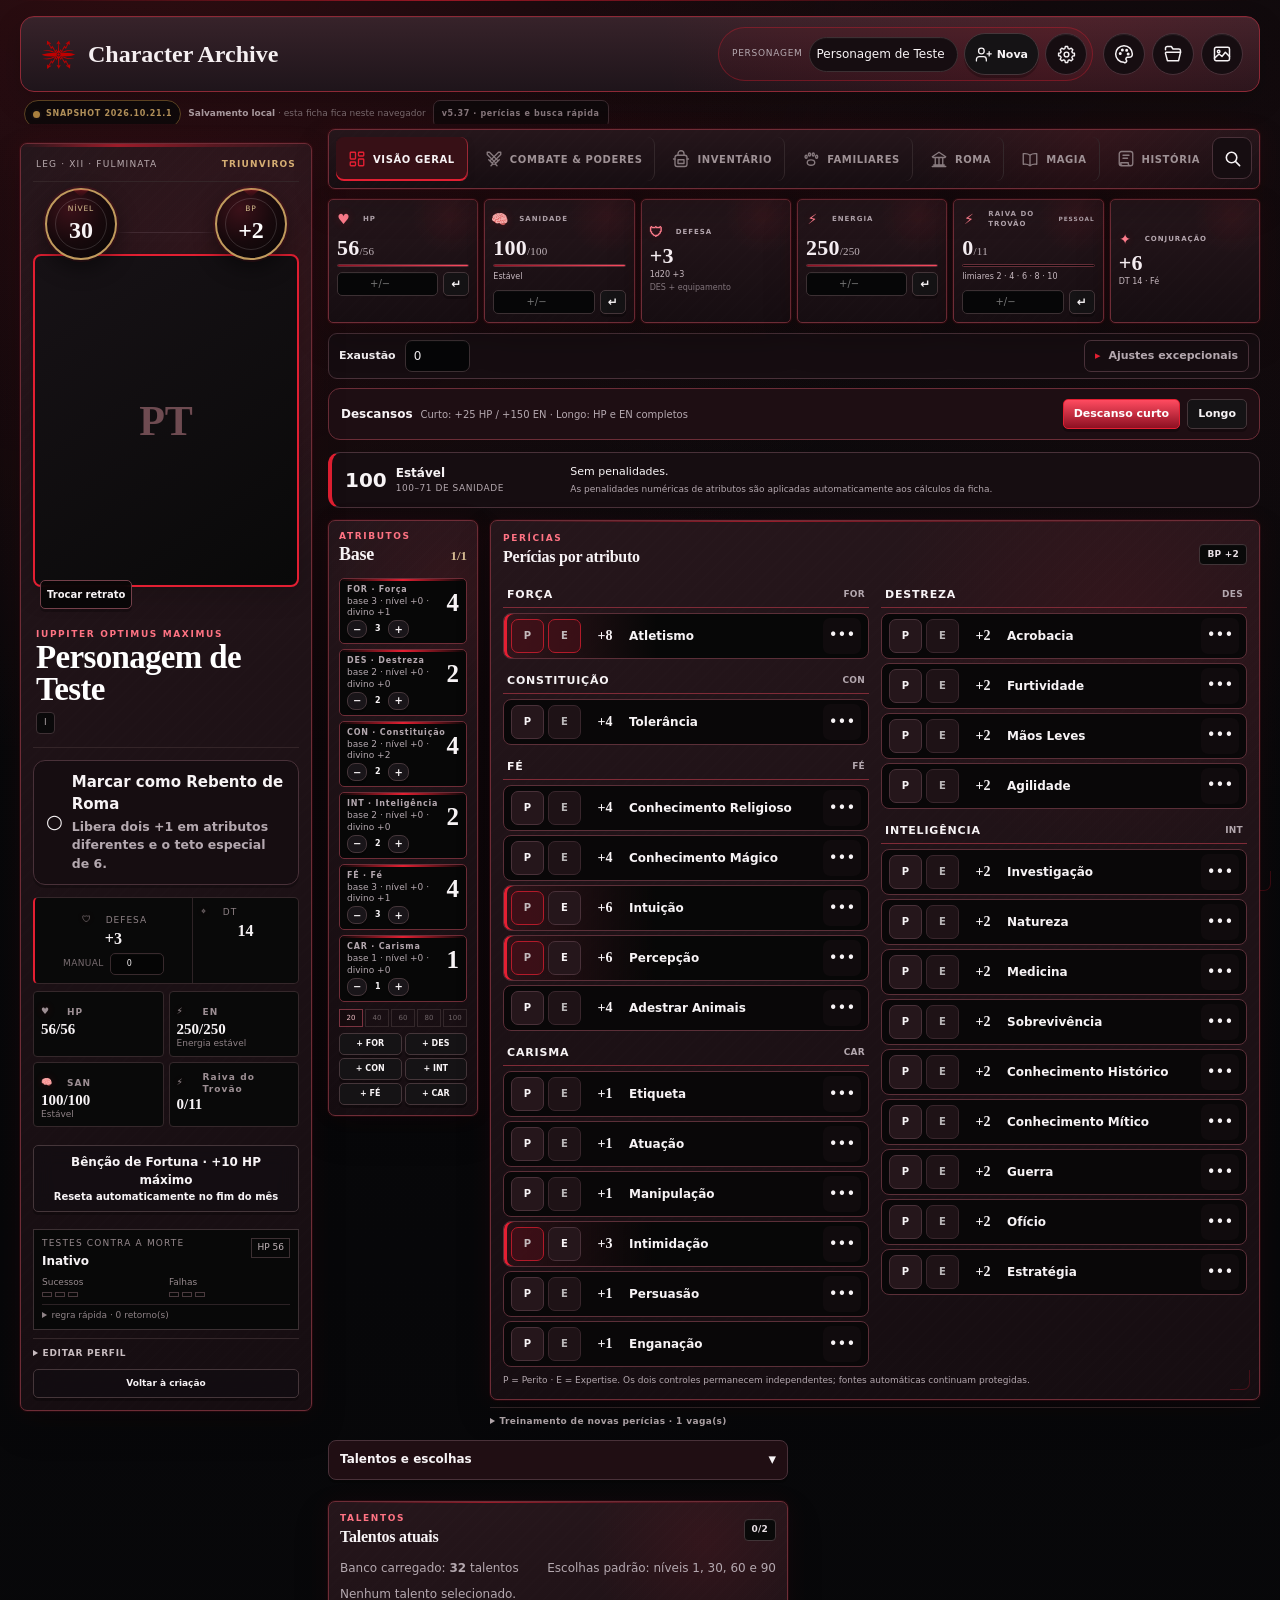
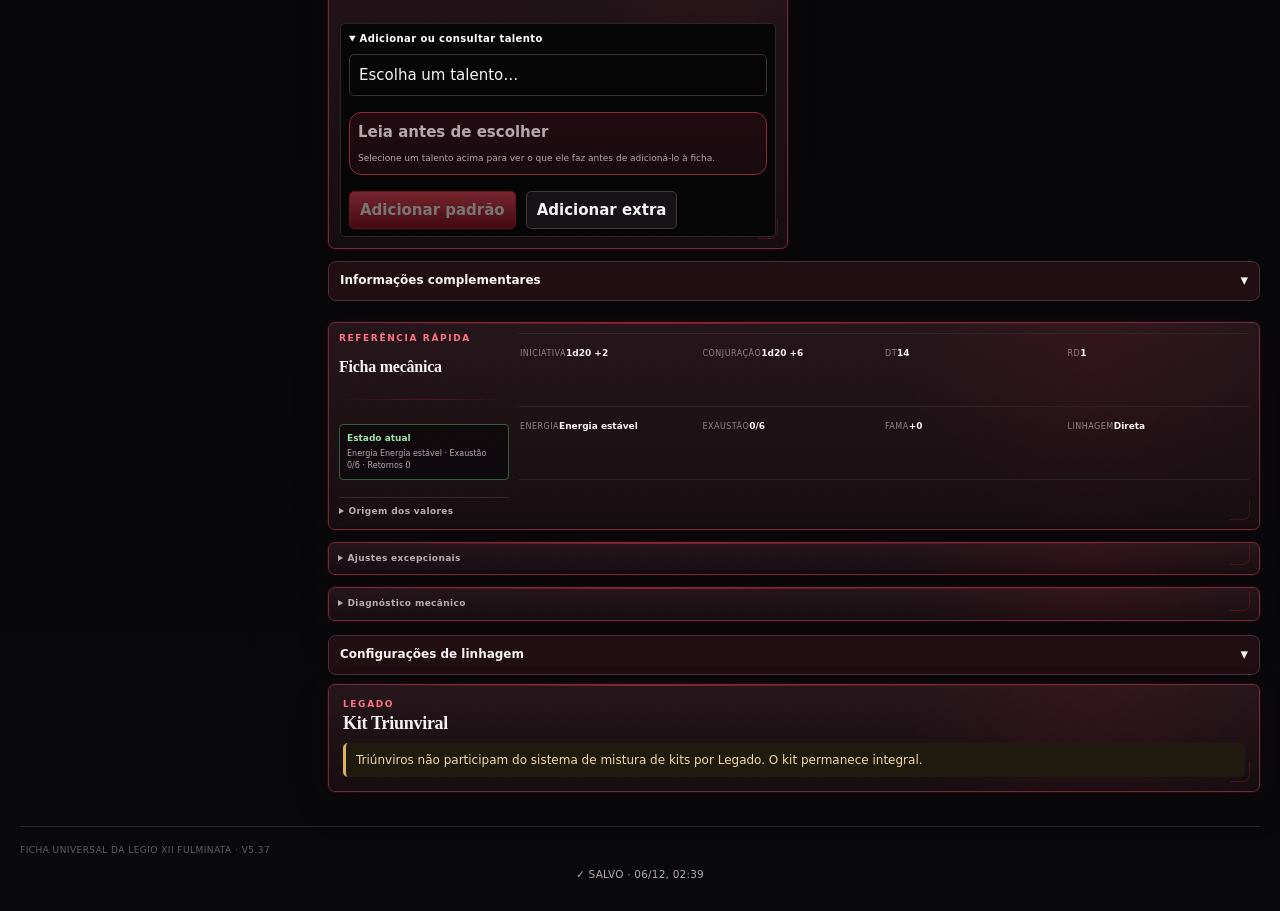
==== ficha-teste.html @ 9a8d592c "preview(release): carregar faixa compacta de condições e sanidade, com cache atualizado" ====
<!doctype html>
<html lang="pt-BR">
<head>
  <meta charset="utf-8">
  <meta name="viewport" content="width=device-width,initial-scale=1">
  <meta name="theme-color" content="#050505">
  <!-- Base de testes visualmente idêntica à ficha oficial; dados isolados. -->
  <title>Ficha original · Base de testes | Duodécima</title>
  <link rel="stylesheet" href="styles-v511.css?v=v5.21.1-ability-deck-polish">
  <link rel="stylesheet" href="theme-consistency-v518.css?v=5.18.1">
  <link rel="stylesheet" href="critical-usability-v519.css?v=5.19.0">
  <link rel="stylesheet" href="visual-polish-v5191.css?v=5.21.1">
  <link rel="stylesheet" href="inventory-compact-v522.css?v=5.22.0">
  <link rel="stylesheet" href="multi-character-v523.css?v=5.23.1">
  <link rel="stylesheet" href="header-unified-v525.css?v=5.25.0">
  <link rel="stylesheet" href="mobile-stability-v526.css?v=5.26.0">
  <link rel="stylesheet" href="inventory-visual-v527.css?v=5.27.0">
  <link rel="stylesheet" href="visual-finish-v527.css?v=5.27.0">
  <link rel="stylesheet" href="backup-safety-v528.css?v=5.28.0">
  <link rel="stylesheet" href="motion-icons-v529.css?v=5.29.0">
  <link rel="stylesheet" href="interface-polish-v530.css?v=5.30.0">
  <link rel="stylesheet" href="safety-mobile-v532.css?v=5.32.0">
  <link rel="stylesheet" href="deck-reorder-v535.css?v=5.35.0">
  <link rel="stylesheet" href="diagnostics-v536.css?v=5.36.0">
  <link rel="stylesheet" href="skills-search-collapse-v537.css?v=5.37.2">
  <link rel="stylesheet" href="combat-powers-organizer-preview.css?v=0.2">
  <link rel="stylesheet" href="combat-layout-cleanup-v2.css?v=0.2">
  <link rel="stylesheet" href="combat-topline-v3.css?v=0.3">
</head>
<body data-theme="standard" data-mode="dark" data-palette="red" data-special="none">
  <div class="theme-ambient-layer theme-ambient-back" data-theme-layer="back" aria-hidden="true"></div>
  <div class="theme-ambient-layer theme-ambient-front" data-theme-layer="front" aria-hidden="true"></div>
  <main class="shell">
    <section class="archive-brandbar" aria-label="Identificação da ficha">
      <div class="archive-brand-copy">
        <span class="archive-brand-kicker">LEGIO XII FULMINATA</span>
        <strong>Character Archive</strong>
      </div>
      <div class="appearance-top-actions" aria-label="Aparência da ficha">
        <button id="themePaletteBtn" class="theme-toggle theme-palette-btn" type="button" aria-haspopup="dialog" aria-controls="themeDialog" title="Escolher tema padrão"><span id="themePaletteSwatch" class="theme-palette-swatch" aria-hidden="true"></span><span class="theme-toggle-copy"><small>TEMA</small><b id="themePaletteLabel">Vermelho · Dark</b></span></button>
        <button id="themeSpecialBtn" class="theme-toggle theme-special-btn" type="button" aria-haspopup="dialog" aria-controls="themeDialog" title="Escolher tema especial"><span id="themeSpecialSwatch" class="theme-special-swatch" aria-hidden="true">✦</span><span class="theme-toggle-copy"><small>ESPECIAL</small><b id="themeSpecialLabel">Nenhum</b></span></button>
      </div>
    </section>

    <header id="siteBanner" class="profile-cover profile-cover-pure" aria-label="Banner do personagem">
      <img id="siteBannerImage" class="profile-cover-image hidden" alt="Banner do personagem">
      <div id="siteBannerEmpty" class="profile-cover-empty" aria-hidden="true"></div>
    </header>

    <section class="archive-toolbar" aria-label="Arquivo e personalização da ficha">
      <div class="archive-toolbar-copy">
        <div id="coreStatus" class="core-status loading" title="Sincronizando regras"><i></i><span>CORE…</span></div>
        <span class="archive-save-note"><b>Salvamento local</b> · esta ficha fica neste navegador</span>
        <span class="version-chip" title="Versão da ficha">v5.37.2</span>
      </div>
      <div class="actions archive-actions">
        <button id="exportBtn" class="ghost small-btn" type="button">Exportar JSON</button>
        <label class="ghost file-btn small-btn">Importar JSON<input id="importInput" type="file" accept="application/json"></label>
        <button id="backupsBtn" class="ghost small-btn" type="button">Backups</button>
        <button id="helpBtn" class="ghost small-btn" type="button">Ajuda</button>
        <label id="bannerBtn" class="primary file-btn small-btn banner-upload-label" for="bannerUploadInput" role="button" tabindex="0">Adicionar banner</label>
        <button id="editBannerBtn" class="ghost small-btn hidden" type="button">Ajustar recorte</button>
        <button id="clearBannerBtn" class="ghost small-btn hidden" type="button">Remover banner</button>
        <button id="resetBtn" class="danger small-btn" type="button">Resetar</button>
        <input id="bannerUploadInput" type="file" accept="image/*" hidden>
      </div>
    </section>

    <section id="creationView" class="grid two"></section>
    <section id="sheetView" class="hidden"></section>

    <footer><p>Ficha Universal da Legio XII Fulminata · v5.37.2</p></footer>
  </main>

  <dialog id="bannerCropDialog" class="banner-crop-dialog">
    <form method="dialog" class="banner-crop-card" id="bannerCropForm">
      <div class="row between banner-crop-head"><div><p class="eyebrow">BANNER</p><h2>Escolher recorte</h2><p class="muted compact">O banner fica fixo no topo. Arraste o enquadramento pelos controles até a imagem ficar como você quer.</p></div><button value="cancel" class="theme-dialog-close" aria-label="Fechar">×</button></div>
      <div class="banner-crop-viewport" id="bannerCropViewport"><img id="bannerCropPreview" alt="Prévia do recorte"></div>
      <div class="banner-crop-controls">
        <label><span>Horizontal</span><input id="bannerCropX" type="range" min="0" max="100" step="1" value="50"><b id="bannerCropXValue">50%</b></label>
        <label><span>Vertical</span><input id="bannerCropY" type="range" min="0" max="100" step="1" value="50"><b id="bannerCropYValue">50%</b></label>
        <label><span>Zoom</span><input id="bannerCropScale" type="range" min="100" max="220" step="1" value="100"><b id="bannerCropScaleValue">100%</b></label>
      </div>
      <div class="banner-crop-actions"><button type="button" id="bannerCropCancel" class="ghost">Cancelar</button><button type="button" id="bannerCropSave" class="primary">Salvar recorte</button></div>
    </form>
  </dialog>

  <dialog id="themeDialog" class="theme-dialog">
    <form method="dialog" class="theme-dialog-card">
      <div class="row between theme-dialog-head"><div><p class="eyebrow">APARÊNCIA</p><h2>Escolher tema</h2><p class="muted compact">Cada tema padrão já possui uma versão Dark e uma versão Light. Escolha a variação diretamente aqui; não existe mais um botão separado de modo.</p></div><button value="cancel" class="theme-dialog-close" aria-label="Fechar">×</button></div>
      <div class="theme-section-label "><b>Temas padrão</b><span>Cada cor em Dark e Light</span></div>
      <div class="theme-preset-grid" role="listbox" aria-label="Temas padrão">
        <article class="theme-preset-card" data-preset-palette="red" style="--choice:#d53645;--choice2:#7d1e2b;--choice-bg:#f6d9dd"><i class="theme-preset-swatch" aria-hidden="true"></i><div class="theme-preset-copy"><b>Vermelho</b><small>Legio XII</small></div><div class="theme-preset-actions" role="group" aria-label="Vermelho: escolher versão"><button type="button" data-palette-choice="red" data-theme-mode="dark">Dark</button><button type="button" data-palette-choice="red" data-theme-mode="light">Light</button></div></article>
        <article class="theme-preset-card" data-preset-palette="pink" style="--choice:#e44788;--choice2:#8f2856;--choice-bg:#f7d8e8"><i class="theme-preset-swatch" aria-hidden="true"></i><div class="theme-preset-copy"><b>Rosa</b><small>Rosa & vinho</small></div><div class="theme-preset-actions" role="group" aria-label="Rosa: escolher versão"><button type="button" data-palette-choice="pink" data-theme-mode="dark">Dark</button><button type="button" data-palette-choice="pink" data-theme-mode="light">Light</button></div></article>
        <article class="theme-preset-card" data-preset-palette="blue" style="--choice:#3f7fd8;--choice2:#234b89;--choice-bg:#dde9f8"><i class="theme-preset-swatch" aria-hidden="true"></i><div class="theme-preset-copy"><b>Azul</b><small>Azul imperial</small></div><div class="theme-preset-actions" role="group" aria-label="Azul: escolher versão"><button type="button" data-palette-choice="blue" data-theme-mode="dark">Dark</button><button type="button" data-palette-choice="blue" data-theme-mode="light">Light</button></div></article>
        <article class="theme-preset-card" data-preset-palette="orange" style="--choice:#dd702f;--choice2:#884019;--choice-bg:#f8e2d1"><i class="theme-preset-swatch" aria-hidden="true"></i><div class="theme-preset-copy"><b>Laranja</b><small>Âmbar quente</small></div><div class="theme-preset-actions" role="group" aria-label="Laranja: escolher versão"><button type="button" data-palette-choice="orange" data-theme-mode="dark">Dark</button><button type="button" data-palette-choice="orange" data-theme-mode="light">Light</button></div></article>
        <article class="theme-preset-card" data-preset-palette="green" style="--choice:#3f9b68;--choice2:#245f42;--choice-bg:#dcefe3"><i class="theme-preset-swatch" aria-hidden="true"></i><div class="theme-preset-copy"><b>Verde</b><small>Laurel</small></div><div class="theme-preset-actions" role="group" aria-label="Verde: escolher versão"><button type="button" data-palette-choice="green" data-theme-mode="dark">Dark</button><button type="button" data-palette-choice="green" data-theme-mode="light">Light</button></div></article>
        <article class="theme-preset-card" data-preset-palette="purple" style="--choice:#8a59cf;--choice2:#50307c;--choice-bg:#e8ddf5"><i class="theme-preset-swatch" aria-hidden="true"></i><div class="theme-preset-copy"><b>Roxo</b><small>Púrpura</small></div><div class="theme-preset-actions" role="group" aria-label="Roxo: escolher versão"><button type="button" data-palette-choice="purple" data-theme-mode="dark">Dark</button><button type="button" data-palette-choice="purple" data-theme-mode="light">Light</button></div></article>
        <article class="theme-preset-card" data-preset-palette="gold" style="--choice:#b88939;--choice2:#6f4d1c;--choice-bg:#f4e8c9"><i class="theme-preset-swatch" aria-hidden="true"></i><div class="theme-preset-copy"><b>Dourado</b><small>Aureum</small></div><div class="theme-preset-actions" role="group" aria-label="Dourado: escolher versão"><button type="button" data-palette-choice="gold" data-theme-mode="dark">Dark</button><button type="button" data-palette-choice="gold" data-theme-mode="light">Light</button></div></article>
        <article class="theme-preset-card" data-preset-palette="silver" style="--choice:#919aa8;--choice2:#535d69;--choice-bg:#e8ebef"><i class="theme-preset-swatch" aria-hidden="true"></i><div class="theme-preset-copy"><b>Prata</b><small>Argentum</small></div><div class="theme-preset-actions" role="group" aria-label="Prata: escolher versão"><button type="button" data-palette-choice="silver" data-theme-mode="dark">Dark</button><button type="button" data-palette-choice="silver" data-theme-mode="light">Light</button></div></article>
        <article class="theme-preset-card" data-preset-palette="wine" style="--choice:#9d3450;--choice2:#5d1c2e;--choice-bg:#ecdce1"><i class="theme-preset-swatch" aria-hidden="true"></i><div class="theme-preset-copy"><b>Vinho</b><small>Bordô</small></div><div class="theme-preset-actions" role="group" aria-label="Vinho: escolher versão"><button type="button" data-palette-choice="wine" data-theme-mode="dark">Dark</button><button type="button" data-palette-choice="wine" data-theme-mode="light">Light</button></div></article>
        <article class="theme-preset-card" data-preset-palette="teal" style="--choice:#319a92;--choice2:#1d5d59;--choice-bg:#d7eeec"><i class="theme-preset-swatch" aria-hidden="true"></i><div class="theme-preset-copy"><b>Teal</b><small>Verde-azulado</small></div><div class="theme-preset-actions" role="group" aria-label="Teal: escolher versão"><button type="button" data-palette-choice="teal" data-theme-mode="dark">Dark</button><button type="button" data-palette-choice="teal" data-theme-mode="light">Light</button></div></article>
        <article class="theme-preset-card" data-preset-palette="sepia" style="--choice:#9a6c45;--choice2:#5c3d25;--choice-bg:#eee2d7"><i class="theme-preset-swatch" aria-hidden="true"></i><div class="theme-preset-copy"><b>Sépia</b><small>Pergaminho</small></div><div class="theme-preset-actions" role="group" aria-label="Sépia: escolher versão"><button type="button" data-palette-choice="sepia" data-theme-mode="dark">Dark</button><button type="button" data-palette-choice="sepia" data-theme-mode="light">Light</button></div></article>
      </div>
      <div class="theme-section-label pastel-label"><b>Pastéis</b><span>Também disponíveis nos dois modos</span></div>
      <div class="theme-preset-grid" role="listbox" aria-label="Pastéis">
        <article class="theme-preset-card" data-preset-palette="blush" style="--choice:#d96b83;--choice2:#9f3e55;--choice-bg:#f7e1e6"><i class="theme-preset-swatch" aria-hidden="true"></i><div class="theme-preset-copy"><b>Blush</b><small>Rosa pastel</small></div><div class="theme-preset-actions" role="group" aria-label="Blush: escolher versão"><button type="button" data-palette-choice="blush" data-theme-mode="dark">Dark</button><button type="button" data-palette-choice="blush" data-theme-mode="light">Light</button></div></article>
        <article class="theme-preset-card" data-preset-palette="peach" style="--choice:#d98249;--choice2:#9a4f26;--choice-bg:#ffd6a5"><i class="theme-preset-swatch" aria-hidden="true"></i><div class="theme-preset-copy"><b>Peach</b><small>Pêssego</small></div><div class="theme-preset-actions" role="group" aria-label="Peach: escolher versão"><button type="button" data-palette-choice="peach" data-theme-mode="dark">Dark</button><button type="button" data-palette-choice="peach" data-theme-mode="light">Light</button></div></article>
        <article class="theme-preset-card" data-preset-palette="lilac" style="--choice:#9c78cf;--choice2:#684597;--choice-bg:#e6d6f7"><i class="theme-preset-swatch" aria-hidden="true"></i><div class="theme-preset-copy"><b>Lilac</b><small>Lilás</small></div><div class="theme-preset-actions" role="group" aria-label="Lilac: escolher versão"><button type="button" data-palette-choice="lilac" data-theme-mode="dark">Dark</button><button type="button" data-palette-choice="lilac" data-theme-mode="light">Light</button></div></article>
        <article class="theme-preset-card" data-preset-palette="sage" style="--choice:#6f9f70;--choice2:#456c49;--choice-bg:#d6ead4"><i class="theme-preset-swatch" aria-hidden="true"></i><div class="theme-preset-copy"><b>Sage</b><small>Sálvia</small></div><div class="theme-preset-actions" role="group" aria-label="Sage: escolher versão"><button type="button" data-palette-choice="sage" data-theme-mode="dark">Dark</button><button type="button" data-palette-choice="sage" data-theme-mode="light">Light</button></div></article>
        <article class="theme-preset-card" data-preset-palette="lemon" style="--choice:#c69c2e;--choice2:#856315;--choice-bg:#fef3b0"><i class="theme-preset-swatch" aria-hidden="true"></i><div class="theme-preset-copy"><b>Lemon</b><small>Amarelo suave</small></div><div class="theme-preset-actions" role="group" aria-label="Lemon: escolher versão"><button type="button" data-palette-choice="lemon" data-theme-mode="dark">Dark</button><button type="button" data-palette-choice="lemon" data-theme-mode="light">Light</button></div></article>
        <article class="theme-preset-card" data-preset-palette="mauve" style="--choice:#a47ba8;--choice2:#6c4c70;--choice-bg:#e6d6e7"><i class="theme-preset-swatch" aria-hidden="true"></i><div class="theme-preset-copy"><b>Mauve</b><small>Malva</small></div><div class="theme-preset-actions" role="group" aria-label="Mauve: escolher versão"><button type="button" data-palette-choice="mauve" data-theme-mode="dark">Dark</button><button type="button" data-palette-choice="mauve" data-theme-mode="light">Light</button></div></article>
        <article class="theme-preset-card" data-preset-palette="coral" style="--choice:#e16f63;--choice2:#a64038;--choice-bg:#ffc1b6"><i class="theme-preset-swatch" aria-hidden="true"></i><div class="theme-preset-copy"><b>Coral</b><small>Coral pastel</small></div><div class="theme-preset-actions" role="group" aria-label="Coral: escolher versão"><button type="button" data-palette-choice="coral" data-theme-mode="dark">Dark</button><button type="button" data-palette-choice="coral" data-theme-mode="light">Light</button></div></article>
        <article class="theme-preset-card" data-preset-palette="aqua" style="--choice:#5caaa5;--choice2:#347470;--choice-bg:#d0f0ed"><i class="theme-preset-swatch" aria-hidden="true"></i><div class="theme-preset-copy"><b>Aqua</b><small>Verde-água</small></div><div class="theme-preset-actions" role="group" aria-label="Aqua: escolher versão"><button type="button" data-palette-choice="aqua" data-theme-mode="dark">Dark</button><button type="button" data-palette-choice="aqua" data-theme-mode="light">Light</button></div></article>
        <article class="theme-preset-card" data-preset-palette="sand" style="--choice:#a87a47;--choice2:#6f4d2b;--choice-bg:#ead8b0"><i class="theme-preset-swatch" aria-hidden="true"></i><div class="theme-preset-copy"><b>Sand</b><small>Areia</small></div><div class="theme-preset-actions" role="group" aria-label="Sand: escolher versão"><button type="button" data-palette-choice="sand" data-theme-mode="dark">Dark</button><button type="button" data-palette-choice="sand" data-theme-mode="light">Light</button></div></article>
        <article class="theme-preset-card" data-preset-palette="sky" style="--choice:#789acf;--choice2:#4a6591;--choice-bg:#dce6f7"><i class="theme-preset-swatch" aria-hidden="true"></i><div class="theme-preset-copy"><b>Sky</b><small>Azul suave</small></div><div class="theme-preset-actions" role="group" aria-label="Sky: escolher versão"><button type="button" data-palette-choice="sky" data-theme-mode="dark">Dark</button><button type="button" data-palette-choice="sky" data-theme-mode="light">Light</button></div></article>
      </div>
      <div class="theme-section-label mono-label"><b>Monocromáticos</b><span>Preto, grafite e pérola</span></div>
      <div class="theme-preset-grid" role="listbox" aria-label="Monocromáticos">
        <article class="theme-preset-card" data-preset-palette="mono-black" style="--choice:#2f2f32;--choice2:#0e0e10;--choice-bg:#e4e4e6"><i class="theme-preset-swatch" aria-hidden="true"></i><div class="theme-preset-copy"><b>Mono Black</b><small>Grafite</small></div><div class="theme-preset-actions" role="group" aria-label="Mono Black: escolher versão"><button type="button" data-palette-choice="mono-black" data-theme-mode="dark">Dark</button><button type="button" data-palette-choice="mono-black" data-theme-mode="light">Light</button></div></article>
        <article class="theme-preset-card" data-preset-palette="mono-white" style="--choice:#e9e9e9;--choice2:#9f9f9f;--choice-bg:#f1f1f1"><i class="theme-preset-swatch" aria-hidden="true"></i><div class="theme-preset-copy"><b>Mono White</b><small>Pérola</small></div><div class="theme-preset-actions" role="group" aria-label="Mono White: escolher versão"><button type="button" data-palette-choice="mono-white" data-theme-mode="dark">Dark</button><button type="button" data-palette-choice="mono-white" data-theme-mode="light">Light</button></div></article>
      </div>
      <div class="theme-section-label special-label"><b>Temas especiais</b><span>Efeitos visuais completos, independentes das paletas</span></div>
      <div class="special-theme-grid" role="listbox" aria-label="Temas especiais">
        <button type="button" class="theme-choice special-theme-choice" data-special-choice="none" style="--choice:#787075;--choice2:#282427;--choice-bg:#ddd7d9"><i></i><span><b>Nenhum</b><small>Usar o tema padrão escolhido</small></span></button>
        <button type="button" class="theme-choice special-theme-choice fire-theme-choice" data-special-choice="fire" style="--choice:#ff671f;--choice2:#6e1607;--choice-bg:#261008"><i>🔥</i><span><b>Fogo</b><small>Carvão · brasa · incandescência</small></span></button>
        <button type="button" class="theme-choice special-theme-choice snow-theme-choice" data-special-choice="snow" style="--choice:#78aeca;--choice2:#244e67;--choice-bg:#eaf3f7"><i>❄</i><span><b>Neve</b><small>Gelo · geada · flocos</small></span></button>
      </div>
      <div class="theme-section-label exclusive-label"><b>Temas exclusivos</b><span>Instalados somente neste navegador</span></div>
      <section class="exclusive-theme-manager" aria-label="Temas exclusivos">
        <div class="exclusive-theme-upload-row">
          <label class="primary exclusive-theme-upload">↑ Upar tema exclusivo<input id="exclusiveThemeInput" type="file" accept=".duodecima-theme,application/json" hidden></label>
          <button id="exclusiveThemeDeactivate" type="button" class="ghost">Usar tema padrão</button>
        </div>
        <p class="muted compact exclusive-theme-help">O arquivo <b>.duodecima-theme</b> pode instalar CSS, imagens e fontes embutidas. O tema fica neste dispositivo; o JSON da personagem guarda somente qual tema está ativo.</p>
        <div id="exclusiveThemeList" class="exclusive-theme-list" aria-live="polite"></div>
      </section>
      <div class="theme-dialog-foot"><span>Paletas e temas especiais acompanham o JSON. Temas exclusivos precisam estar instalados no dispositivo.</span><button value="cancel" class="primary">Concluir</button></div>
    </form>
  </dialog>
  <dialog id="backupDialog" class="theme-dialog">
    <form method="dialog" class="theme-dialog-card backup-dialog-card">
      <div class="row between theme-dialog-head"><div><p class="eyebrow">SEGURANÇA</p><h2>Backups da ficha</h2><p class="muted compact">A ficha salva checkpoints automáticos antes de resetar, criar outra ficha ou importar um JSON, além de manter backups periódicos neste navegador.</p></div><button value="cancel" class="theme-dialog-close" aria-label="Fechar">×</button></div>
      <div class="backup-dialog-actions"><button type="button" id="backupNowBtn" class="primary small-btn">Criar backup agora</button><span class="muted">Até 8 backups automáticos. Backups protegidos não são removidos automaticamente; revise os antigos se o espaço ficar baixo.</span></div>
      <div id="backupList" class="backup-list" aria-live="polite"></div>
      <p class="muted compact backup-local-note">Os backups ficam neste navegador. Para uma cópia fora do dispositivo, continue usando Exportar JSON.</p>
    </form>
  </dialog>

  <dialog id="helpDialog" class="help-dialog">
    <form method="dialog" class="help-dialog-card">
      <div class="row between"><div><p class="eyebrow">AJUDA RÁPIDA</p><h2>Arquivo da ficha</h2></div><button value="cancel" aria-label="Fechar">×</button></div>
      <p>A ficha salva automaticamente no navegador. Exporte um JSON sempre que fizer alterações importantes para manter um backup fora do navegador.</p>
      <p>As rolagens continuam sendo feitas pelo Discord. Esta página funciona como referência visual e mecânica durante as missões.</p>
      <button class="primary" value="cancel">Entendi</button>
    </form>
  </dialog>
  <div class="fire-embers" aria-hidden="true"><i></i><i></i><i></i><i></i><i></i><i></i><i></i><i></i><i></i><i></i><i></i><i></i><i></i><i></i><i></i><i></i><i></i><i></i></div>
  <div class="fire-flame-bed" aria-hidden="true"><i></i><i></i><i></i><i></i><i></i><i></i><i></i><i></i><i></i></div>
  <div class="fire-heat-haze" aria-hidden="true"></div>
  <div class="snow-fall" aria-hidden="true"><i></i><i></i><i></i><i></i><i></i><i></i><i></i><i></i><i></i><i></i><i></i><i></i><i></i><i></i><i></i><i></i><i></i><i></i><i></i><i></i><i></i><i></i><i></i><i></i></div>
  <div class="snow-fall-front" aria-hidden="true"><i></i><i></i><i></i><i></i><i></i><i></i><i></i><i></i><i></i><i></i><i></i><i></i><i></i><i></i></div>
  <div class="snow-mist" aria-hidden="true"></div>
  <div class="snow-drift" aria-hidden="true"></div>

  <div id="toast" class="toast hidden"></div>
  <script src="skills-v511.js?v=5.11.0"></script>
  <script src="gods-v511.js?v=5.11.0"></script>
  <script src="abilities-v511.js?v=5.11.0"></script>
  <script src="abilities-extra-v55.js?v=5.5.0"></script>
  <script src="system-v55.js?v=v5.21.1-ability-deck-polish"></script>
  <script src="talents-v55.js?v=5.5.0"></script>
  <script src="magic-v55.js?v=5.5.0"></script>
  <script src="roma-v55.js?v=5.5.0"></script>
  <script src="familiars-v55.js?v=5.5.0"></script>
  <script src="core-bridge-v511.js?v=v5.21.1-ability-deck-polish-core"></script>
  <script src="integrity-validation-v536.js?v=5.36.0"></script>
  <script src="ficha-teste-dados-ficticios.js?v=base-1"></script>
  <script src="multi-character-preview-original.js?v=base-1"></script>
  <script src="bootstrap-v511.js?v=5.37.2"></script>
  <script src="inventory-compact-v522.js?v=5.27.0"></script>
  <script src="header-unified-v525.js?v=5.37.0"></script>
  <script src="legio-logo.js?v=5.26.0"></script>
  <script src="mobile-stability-v526.js?v=5.26.0"></script>
  <script src="motion-icons-v529.js?v=5.32.0"></script>
  <script src="interface-polish-v530.js?v=5.30.0"></script>
  <script src="safety-mobile-v532.js?v=5.32.0"></script>
  <script src="deck-reorder-v535.js?v=5.35.0"></script>
  <script src="diagnostics-v536.js?v=5.36.0"></script>
  <script src="skills-search-collapse-v537.js?v=5.37.0"></script>
  <script src="combat-powers-organizer-preview.js?v=0.3"></script>
  <script src="combat-layout-cleanup-v2.js?v=0.3"></script>
</body>
</html>
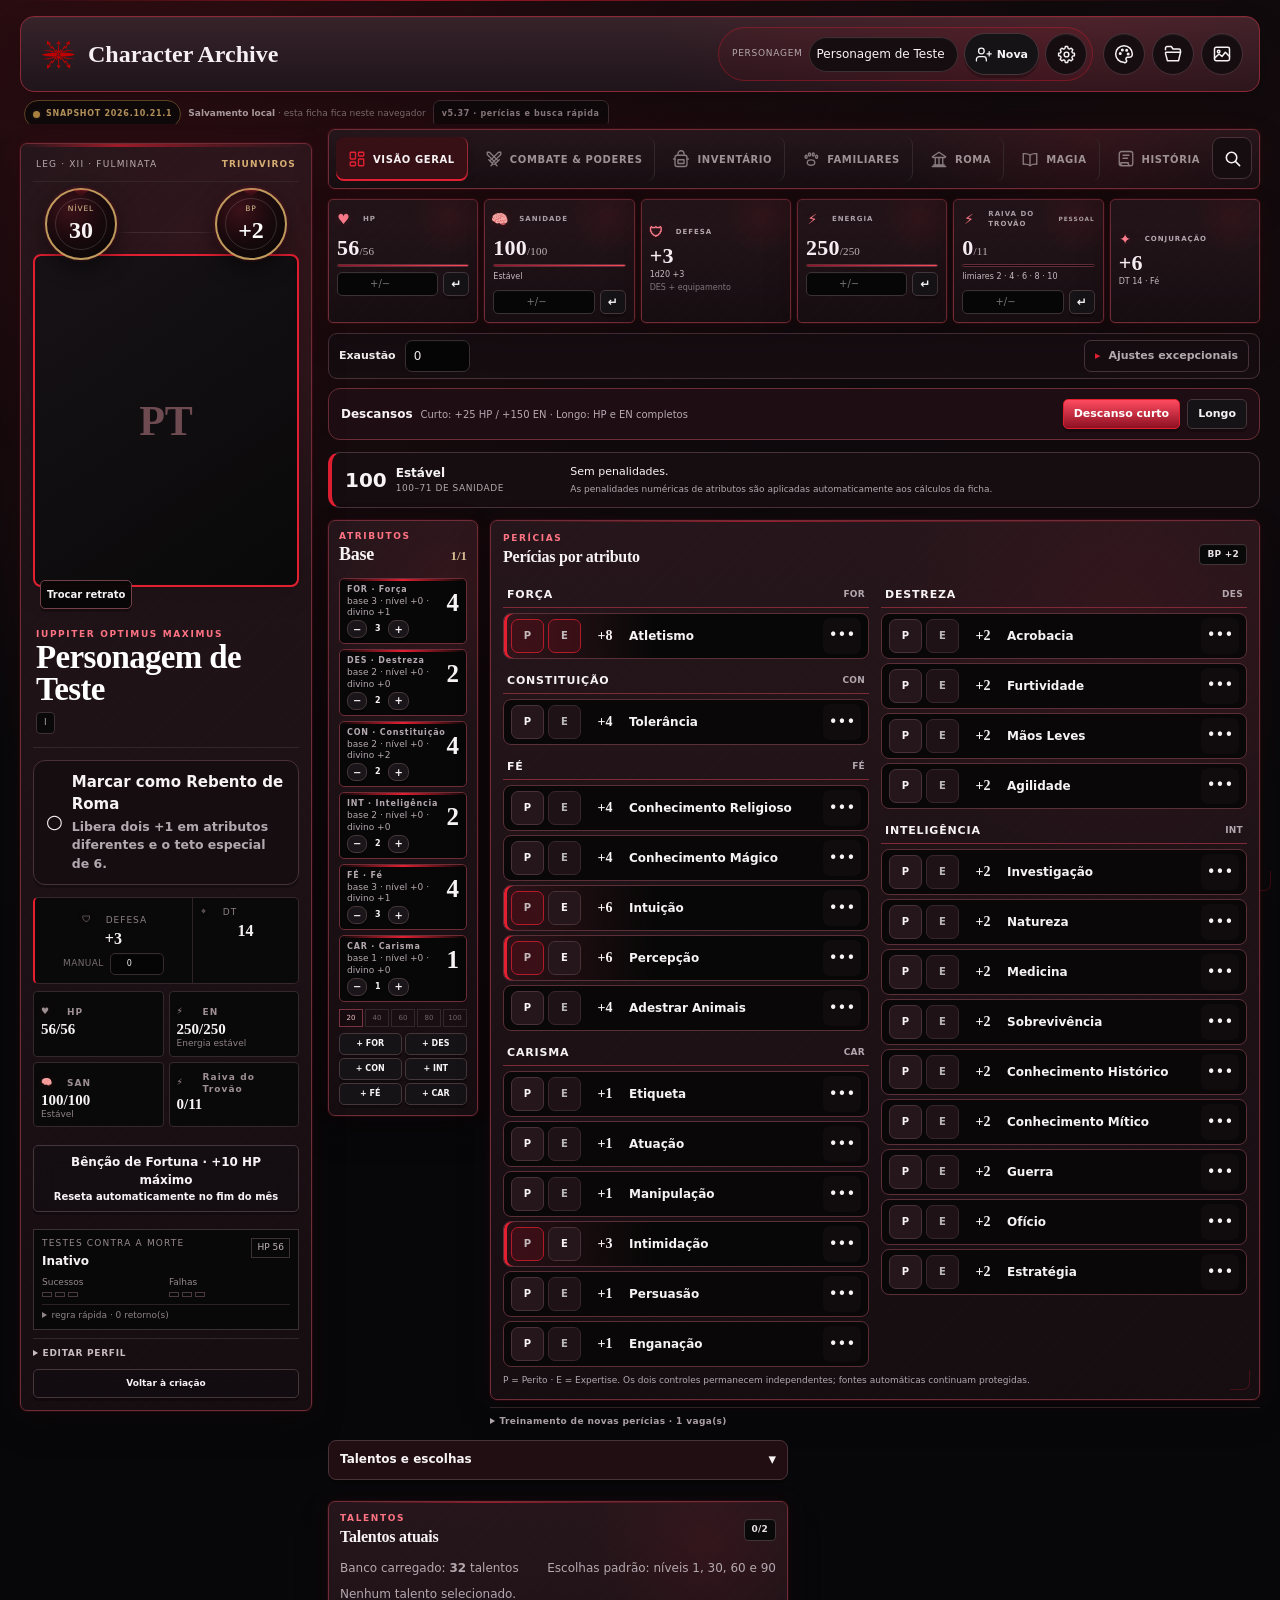
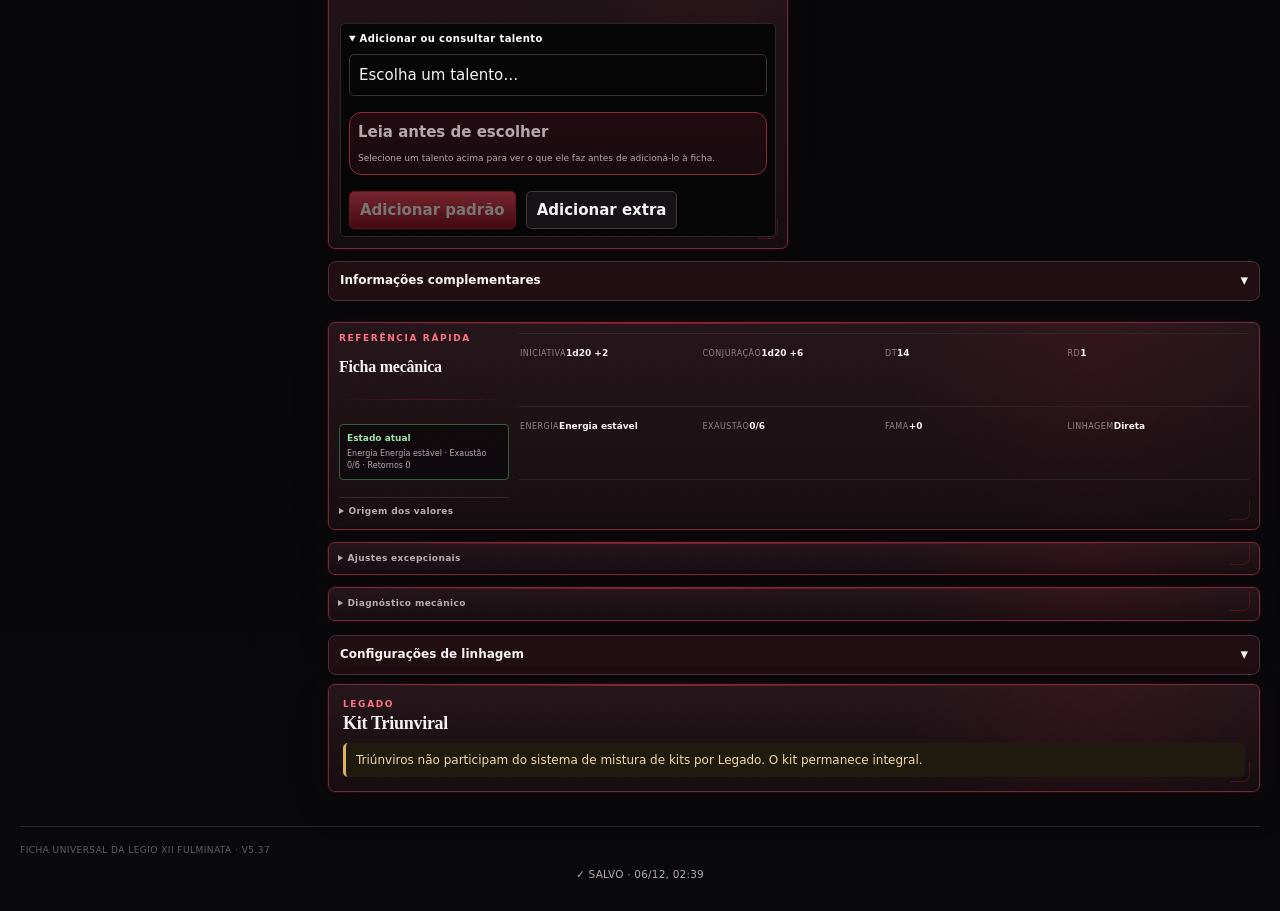
==== commit 1e936b66: "preview(release): exibir refinamentos de navegação, barras e rótulos na ficha separada" ====
--- a/ficha-teste.html
+++ b/ficha-teste.html
@@ -25,7 +25,8 @@
   <link rel="stylesheet" href="skills-search-collapse-v537.css?v=5.37.2">
   <link rel="stylesheet" href="combat-powers-organizer-preview.css?v=0.2">
   <link rel="stylesheet" href="combat-layout-cleanup-v2.css?v=0.2">
-  <link rel="stylesheet" href="combat-topline-v3.css?v=0.3">
+  <link rel="stylesheet" href="combat-topline-v3.css?v=0.3.2">
+  <link rel="stylesheet" href="combat-ux-polish-v4.css?v=0.4">
 </head>
 <body data-theme="standard" data-mode="dark" data-palette="red" data-special="none">
   <div class="theme-ambient-layer theme-ambient-back" data-theme-layer="back" aria-hidden="true"></div>
@@ -188,7 +189,7 @@
   <script src="deck-reorder-v535.js?v=5.35.0"></script>
   <script src="diagnostics-v536.js?v=5.36.0"></script>
   <script src="skills-search-collapse-v537.js?v=5.37.0"></script>
-  <script src="combat-powers-organizer-preview.js?v=0.3"></script>
-  <script src="combat-layout-cleanup-v2.js?v=0.3"></script>
+  <script src="combat-powers-organizer-preview.js?v=0.4"></script>
+  <script src="combat-layout-cleanup-v2.js?v=0.4"></script>
 </body>
 </html>
--- a/combat-topline-v3.css
+++ b/combat-topline-v3.css
@@ -212,3 +212,20 @@
     padding:9px 10px!important;
   }
 }
+
+/* Somente a navegação de estado é compartilhada; o baralho de acesso rápido
+   pertence ao modo Combate, nunca ao índice de Poderes. */
+#sheetView [data-pane="combat"].duo-combat-organized[data-duo-combat-view="powers"] .ability-quick-deck{
+  display:none!important;
+}
+
+/* A informação mecânica essencial permanece visível mesmo com os efeitos recolhidos. */
+#sheetView [data-pane="combat"] .duo-sanity-auto-peek{
+  display:inline-flex!important;align-self:flex-start!important;
+  max-width:100%!important;flex-wrap:wrap!important;
+  padding:4px 6px!important;border-radius:6px!important;
+  border:1px solid color-mix(in srgb,var(--accent,#e24758) 32%,var(--line,#4b2b35))!important;
+  color:var(--text,#f6eff3)!important;
+  background:color-mix(in srgb,var(--accent,#e24758) 7%,transparent)!important;
+  font:750 10px/1.25 Inter,system-ui,sans-serif!important;
+}
--- a/combat-ux-polish-v4.css
+++ b/combat-ux-polish-v4.css
@@ -0,0 +1,118 @@
+/* Duodécima · ajustes finos de usabilidade (prévia, somente ficha-teste.html)
+   Respeita cores, cálculos e componentes da ficha original. */
+
+/* A seleção de modo deve ocupar o espaço necessário, não uma caixa vazia. */
+#sheetView [data-pane="combat"].duo-combat-organized > .duo-combat-topline{
+  align-items:start!important;
+}
+#sheetView [data-pane="combat"].duo-combat-organized .duo-combat-topline > .duo-combat-nav{
+  align-self:start!important;
+  justify-content:flex-start!important;
+  gap:10px!important;
+  min-height:0!important;
+  padding:11px 12px!important;
+}
+#sheetView [data-pane="combat"].duo-combat-organized .duo-combat-topline .duo-combat-nav-buttons{
+  display:grid!important;
+  grid-template-columns:minmax(0,1fr)!important;
+  gap:6px!important;
+  width:100%!important;
+}
+#sheetView [data-pane="combat"].duo-combat-organized .duo-combat-topline .duo-combat-choice{
+  width:100%!important;
+  min-height:38px!important;
+  padding:7px 10px!important;
+  justify-content:center!important;
+}
+#sheetView [data-pane="combat"].duo-combat-organized .duo-combat-topline > .duo-compact-conditions,
+#sheetView [data-pane="combat"].duo-combat-organized .duo-combat-topline > .qol-sanity-card{
+  align-self:start!important;
+  height:auto!important;
+}
+
+/* +3px em relação à barra original de 3px: porcentagem perceptível sem inflar os números. */
+#sheetView [data-pane="combat"] .combat-resource-dock .combat-mini-meter{
+  display:block!important;
+  height:6px!important;
+  min-height:6px!important;
+  margin:2px 0 4px!important;
+  border-radius:999px!important;
+  overflow:hidden!important;
+  box-shadow:inset 0 0 0 1px rgba(255,255,255,.035)!important;
+}
+#sheetView [data-pane="combat"] .combat-resource-dock .combat-mini-meter > i{
+  display:block!important;
+  height:100%!important;
+  min-height:0!important;
+  border-radius:inherit!important;
+}
+/* Não ampliar tipografia dos valores numéricos: é a barra que precisa ganhar presença. */
+
+/* O tipo pertence ao título da habilidade. As informações de nível e custo
+   passam a caber na mesma linha sempre que houver largura suficiente. */
+#sheetView [data-pane="combat"] .abilities-wrap .ability-card .ability-title-row{
+  display:flex!important;
+  align-items:center!important;
+  justify-content:flex-start!important;
+  flex-wrap:wrap!important;
+  gap:4px 7px!important;
+  min-width:0!important;
+  width:100%!important;
+  margin:0!important;
+}
+#sheetView [data-pane="combat"] .abilities-wrap .ability-card .ability-title-row > b{
+  flex:0 1 auto!important;
+  min-width:0!important;
+  max-width:100%!important;
+  line-height:1.26!important;
+  overflow-wrap:anywhere!important;
+}
+#sheetView [data-pane="combat"] .abilities-wrap .ability-card .duo-ability-kind{
+  display:inline-flex!important;
+  align-items:center!important;
+  justify-content:center!important;
+  flex:0 0 auto!important;
+  margin:0!important;
+  border:1px solid color-mix(in srgb,var(--accent,#e24758) 30%,var(--line,#48303a))!important;
+  border-radius:6px!important;
+  padding:3px 6px!important;
+  background:color-mix(in srgb,var(--accent,#e24758) 6%,var(--panel,#181014))!important;
+  color:var(--muted,#c6b7c1)!important;
+  font:650 9px/1.15 Inter,system-ui,sans-serif!important;
+  letter-spacing:.015em!important;
+  text-transform:none!important;
+}
+#sheetView [data-pane="combat"] .abilities-wrap .ability-card .duo-ability-inline-meta{
+  display:inline-flex!important;
+  align-items:center!important;
+  flex-wrap:wrap!important;
+  min-width:0!important;
+  flex:0 1 auto!important;
+  gap:4px!important;
+  margin:0!important;
+  padding:0!important;
+}
+#sheetView [data-pane="combat"] .abilities-wrap .ability-card .duo-ability-inline-meta > span{
+  margin:0!important;
+  line-height:1.25!important;
+  font-size:9px!important;
+}
+/* Evita lacunas após o tipo na versão recolhida. */
+#sheetView [data-pane="combat"] .abilities-wrap .ability-card.duo-power-minimized .duo-power-compact{
+  margin-top:7px!important;
+  padding-top:6px!important;
+}
+@media(max-width:760px){
+  /* No telefone as duas opções ainda cabem lado a lado; empilhá-las acrescentaria rolagem. */
+  #sheetView [data-pane="combat"].duo-combat-organized .duo-combat-topline .duo-combat-nav-buttons{
+    grid-template-columns:repeat(2,minmax(0,1fr))!important;
+  }
+  #sheetView [data-pane="combat"].duo-combat-organized .duo-combat-topline .duo-combat-choice{
+    min-height:39px!important;
+    padding:7px 6px!important;
+  }
+  #sheetView [data-pane="combat"] .abilities-wrap .ability-card .duo-ability-kind{
+    font-size:9px!important;
+    padding:3px 5px!important;
+  }
+}
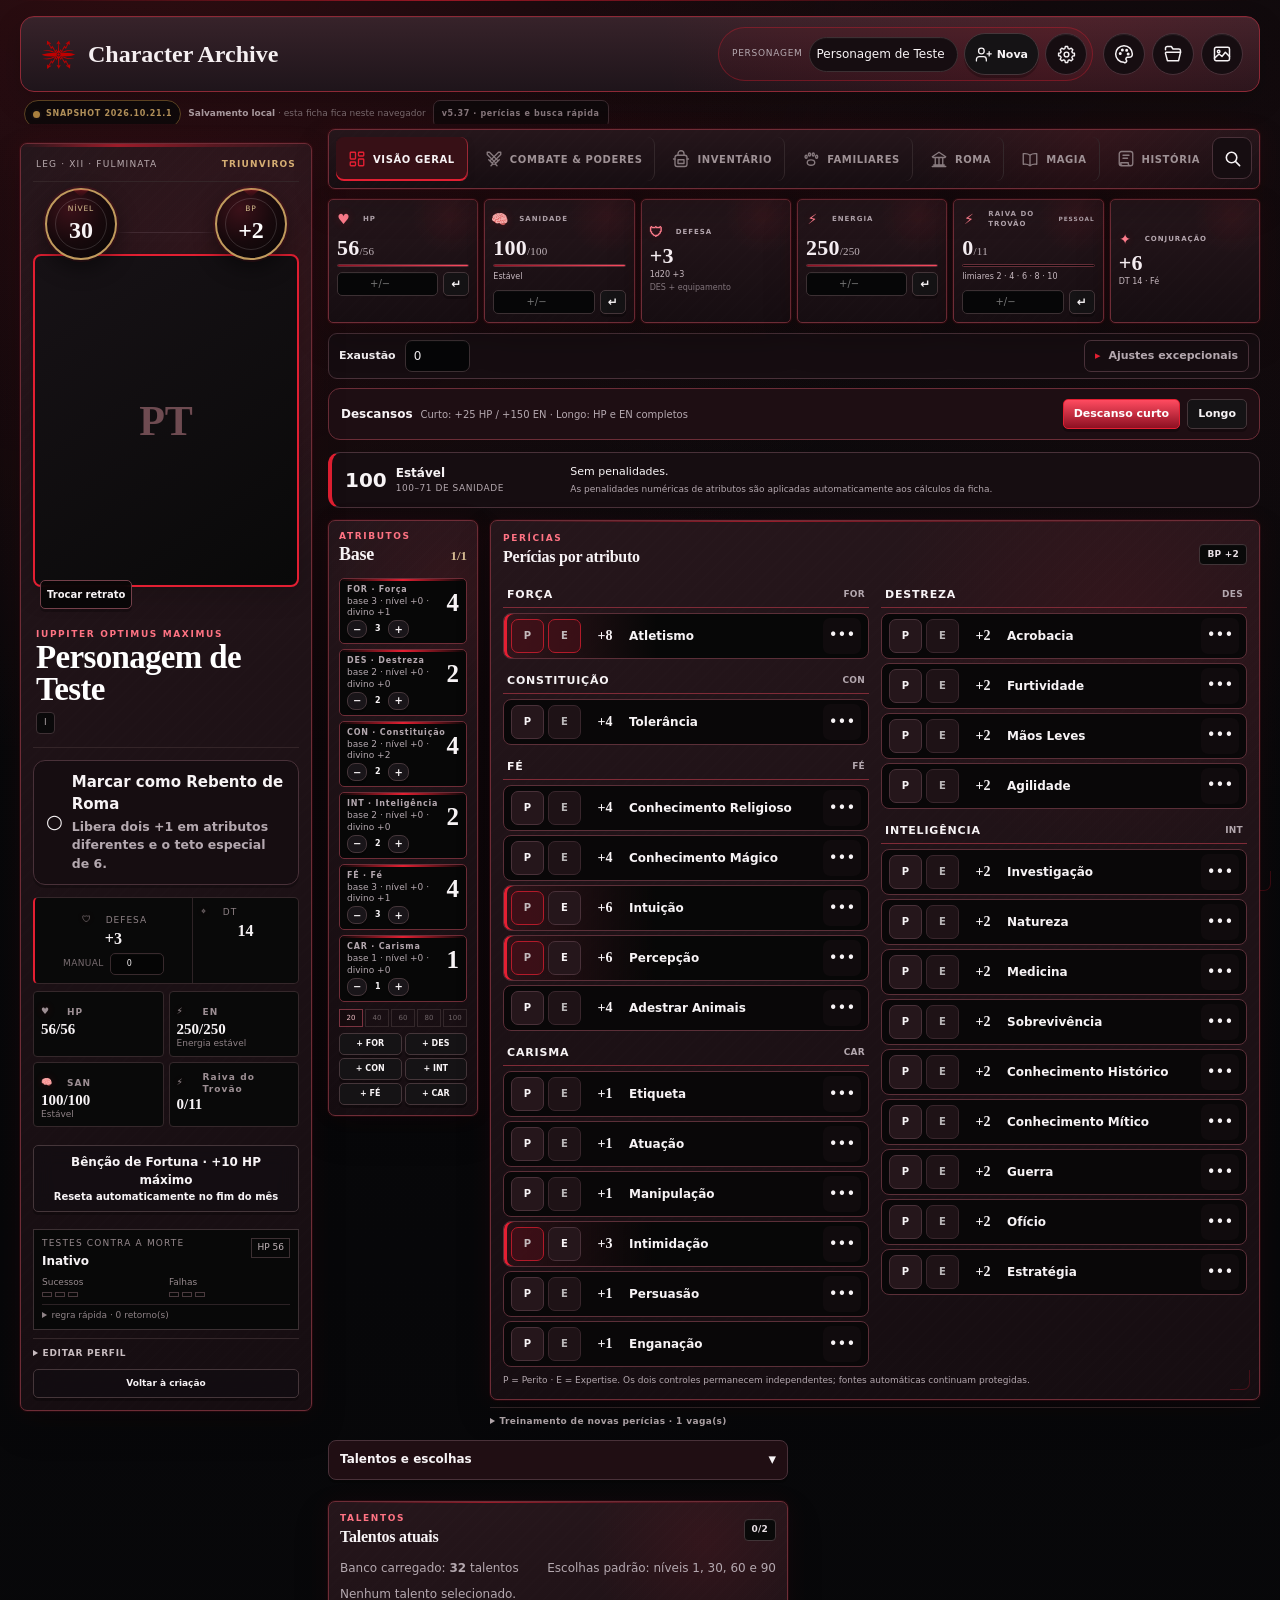
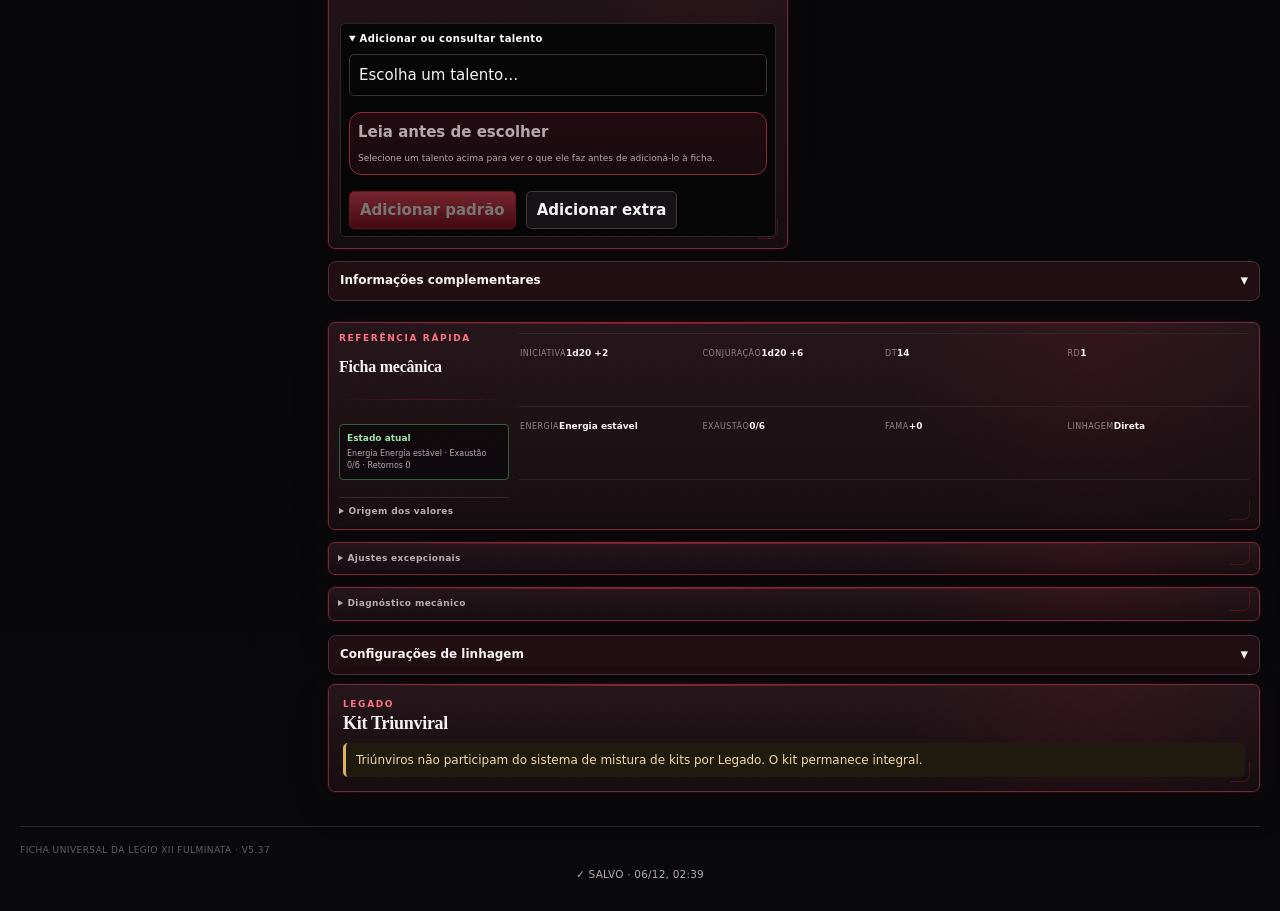
==== commit f5d6a9c5: "preview(release): atualizar cache da organização responsiva dos poderes" ====
--- a/ficha-teste.html
+++ b/ficha-teste.html
@@ -26,7 +26,7 @@
   <link rel="stylesheet" href="combat-powers-organizer-preview.css?v=0.2">
   <link rel="stylesheet" href="combat-layout-cleanup-v2.css?v=0.2">
   <link rel="stylesheet" href="combat-topline-v3.css?v=0.3.2">
-  <link rel="stylesheet" href="combat-ux-polish-v4.css?v=0.4">
+  <link rel="stylesheet" href="combat-ux-polish-v4.css?v=0.4.1">
 </head>
 <body data-theme="standard" data-mode="dark" data-palette="red" data-special="none">
   <div class="theme-ambient-layer theme-ambient-back" data-theme-layer="back" aria-hidden="true"></div>
--- a/combat-ux-polish-v4.css
+++ b/combat-ux-polish-v4.css
@@ -116,3 +116,21 @@
     padding:3px 5px!important;
   }
 }
+
+
+/* Sem condições ativas, a área é curta: conservar os botões lado a lado.
+   Quando uma condição ocupa mais altura, empilhá-los aproveita a coluna. */
+@media(min-width:761px){
+  #sheetView [data-pane="combat"].duo-combat-organized .duo-combat-topline:has(.duo-compact-conditions.duo-conditions-empty) .duo-combat-nav-buttons{
+    grid-template-columns:repeat(2,minmax(0,1fr))!important;
+  }
+}
+
+
+/* Quando o painel central perde largura para a coluna de personagem,
+   priorizar nomes/custos legíveis em vez de cartões muito estreitos. */
+@media(min-width:761px) and (max-width:1180px){
+  #sheetView [data-pane="combat"] .abilities-wrap .ability-grid{
+    column-count:1!important;
+  }
+}
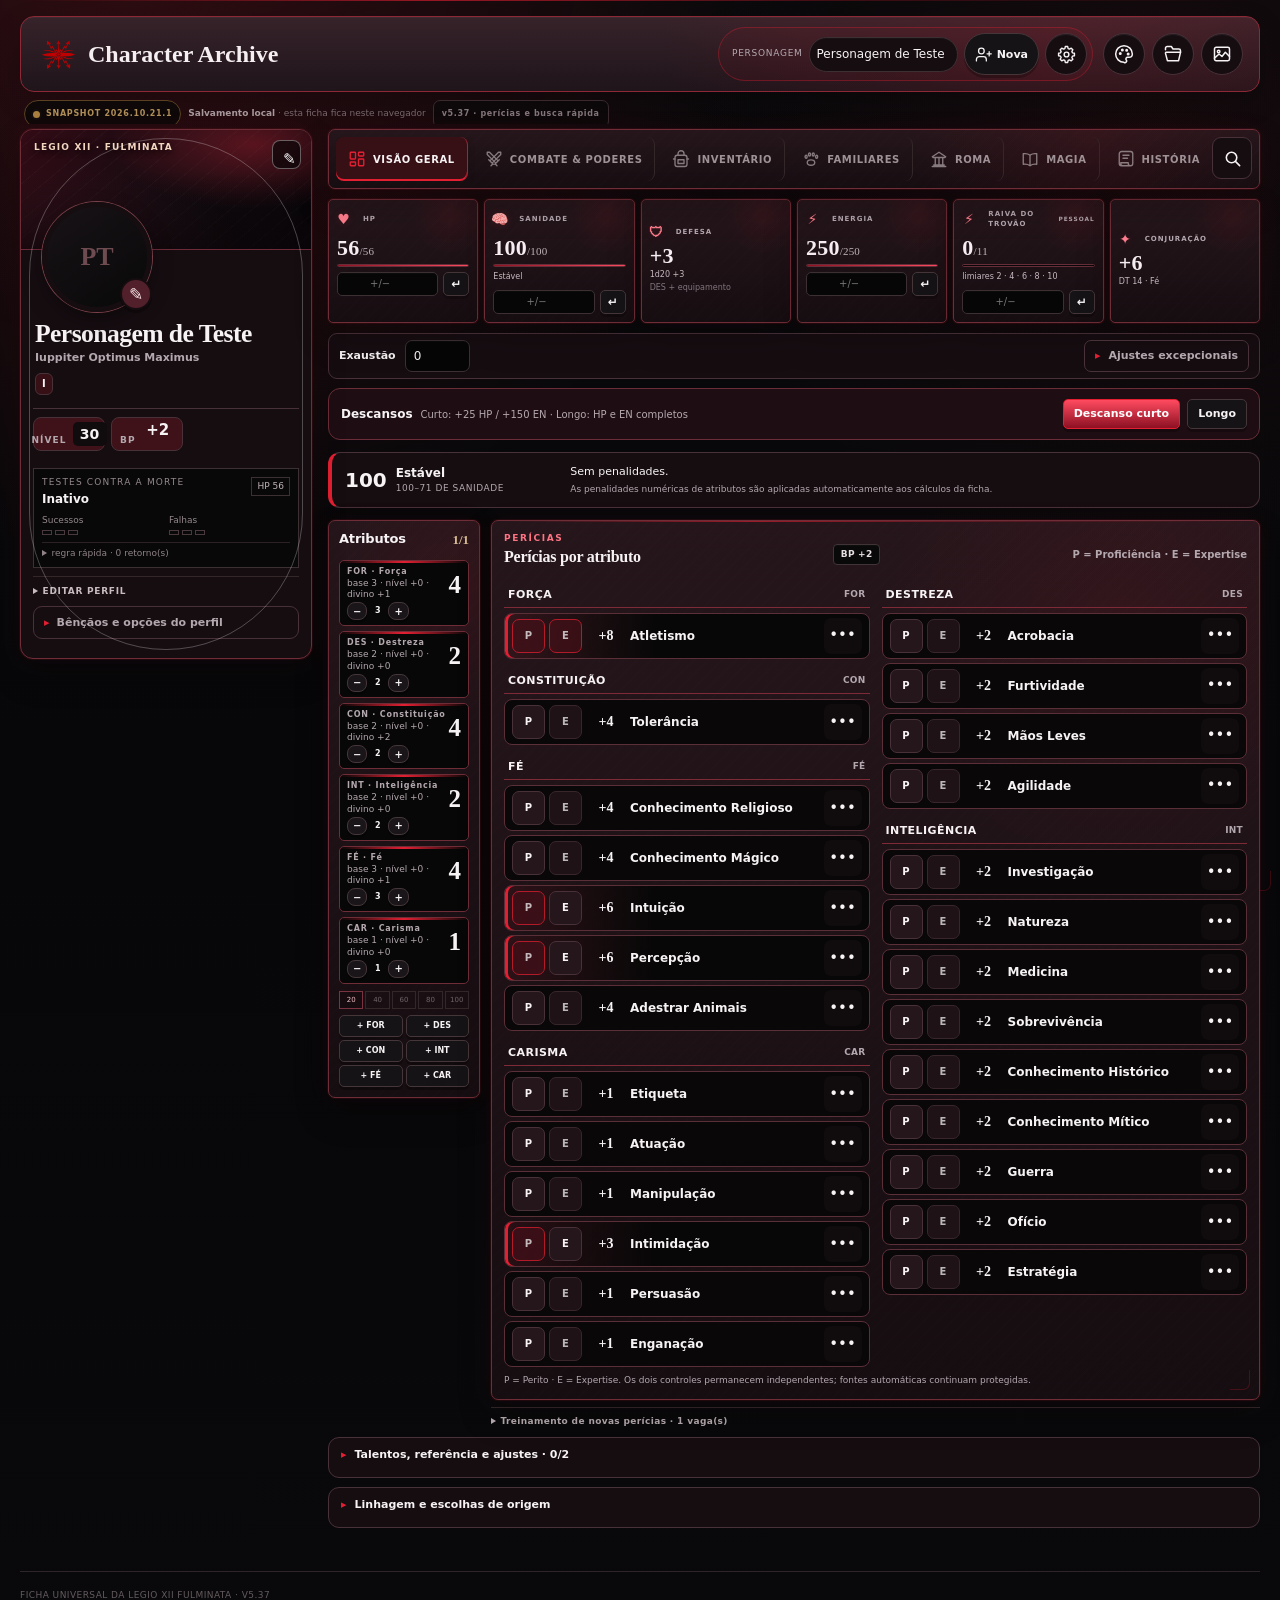
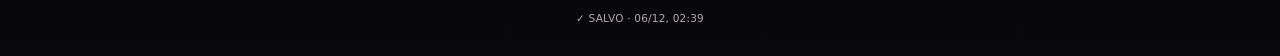
==== commit 74a9fc5b: "preview(release): ativar perfil social e limpeza da Visão Geral apenas no ambiente de testes" ====
--- a/ficha-teste.html
+++ b/ficha-teste.html
@@ -26,7 +26,8 @@
   <link rel="stylesheet" href="combat-powers-organizer-preview.css?v=0.2">
   <link rel="stylesheet" href="combat-layout-cleanup-v2.css?v=0.2">
   <link rel="stylesheet" href="combat-topline-v3.css?v=0.3.2">
-  <link rel="stylesheet" href="combat-ux-polish-v4.css?v=0.4.1">
+  <link rel="stylesheet" href="combat-ux-polish-v4.css?v=0.4.2">
+  <link rel="stylesheet" href="overview-social-preview-v1.css?v=1.0">
 </head>
 <body data-theme="standard" data-mode="dark" data-palette="red" data-special="none">
   <div class="theme-ambient-layer theme-ambient-back" data-theme-layer="back" aria-hidden="true"></div>
@@ -191,5 +192,6 @@
   <script src="skills-search-collapse-v537.js?v=5.37.0"></script>
   <script src="combat-powers-organizer-preview.js?v=0.4"></script>
   <script src="combat-layout-cleanup-v2.js?v=0.4"></script>
+  <script src="overview-social-preview-v1.js?v=1.0"></script>
 </body>
 </html>
--- a/combat-ux-polish-v4.css
+++ b/combat-ux-polish-v4.css
@@ -134,3 +134,10 @@
     column-count:1!important;
   }
 }
+
+
+/* "Combate & Poderes" já está escrito na aba principal. O segundo título,
+   imediatamente acima dos mesmos botões, era informação duplicada. */
+#sheetView [data-pane="combat"].duo-combat-organized .duo-combat-topline .duo-combat-nav-heading{
+  display:none!important;
+}
--- a/overview-social-preview-v1.css
+++ b/overview-social-preview-v1.css
@@ -0,0 +1,392 @@
+/* Duodécima · Perfil social + organização da Visão Geral.
+   Somente ficha-teste.html. Conserva a identidade vermelha/romana da ficha. */
+body.duo-overview-test:has(#sheetView:not(.hidden)) #siteBanner{
+  display:none!important; /* mesma capa agora aparece dentro do perfil */
+}
+body.duo-overview-test #sheetView .sheet-frame > .character-rail.duo-social-profile{
+  position:sticky!important;top:12px!important;
+  display:flex!important;flex-direction:column!important;
+  gap:0!important;align-items:stretch!important;
+  min-width:0!important;max-width:100%!important;
+  padding:0 12px 12px!important;
+  overflow:hidden!important;
+  border-radius:13px!important;
+  background:var(--panel,#080508)!important;
+}
+body.duo-overview-test #sheetView .duo-social-profile .rail-brandline,
+body.duo-overview-test #sheetView .duo-social-profile .rail-mobile-summary,
+body.duo-overview-test #sheetView .duo-social-profile .rail-mobile-profile-toggle{
+  display:none!important;
+}
+body.duo-overview-test #sheetView .duo-profile-cover{
+  position:relative!important;
+  display:block!important;
+  height:120px!important;
+  min-height:120px!important;
+  margin:0 -12px!important;
+  overflow:hidden!important;
+  background:
+    radial-gradient(ellipse at 80% 12%,rgba(209,37,57,.38),transparent 44%),
+    radial-gradient(ellipse at 16% 95%,rgba(138,58,80,.2),transparent 48%),
+    repeating-linear-gradient(140deg,transparent 0 13px,rgba(255,255,255,.025) 13px 14px),
+    linear-gradient(125deg,#320b15,#120b10 55%,#050508)!important;
+  border-bottom:1px solid #6d2b39!important;
+}
+body.duo-overview-test #sheetView .duo-profile-cover-image{
+  display:block!important;position:absolute!important;inset:0!important;
+  width:100%!important;height:100%!important;
+  object-fit:cover!important;object-position:center!important;
+  filter:brightness(.84) saturate(.92)!important;
+  border:0!important;
+}
+body.duo-overview-test #sheetView .duo-profile-cover-image[hidden]{display:none!important}
+body.duo-overview-test #sheetView .duo-profile-cover::after{
+  content:"";position:absolute;inset:0;
+  pointer-events:none;
+  background:linear-gradient(180deg,transparent 35%,rgba(12,5,8,.68));
+}
+body.duo-overview-test #sheetView .duo-profile-cover-caption{
+  position:absolute!important;z-index:2!important;
+  left:13px!important;top:12px!important;
+  color:#f3d6c0!important;
+  font:800 9px/1.2 Inter,system-ui,sans-serif!important;
+  letter-spacing:.13em!important;
+  text-shadow:0 2px 6px #080305;
+}
+body.duo-overview-test #sheetView .duo-profile-cover-edit{
+  position:absolute!important;z-index:3!important;right:10px!important;top:10px!important;
+  width:29px!important;height:29px!important;
+  display:grid!important;place-items:center!important;
+  border:1px solid rgba(255,255,255,.35)!important;
+  border-radius:8px!important;background:rgba(9,6,9,.7)!important;
+  color:#fff!important;box-shadow:none!important;cursor:pointer!important;
+}
+body.duo-overview-test #sheetView .duo-social-profile > .rail-portrait-wrap{
+  position:relative!important;z-index:4!important;align-self:flex-start!important;
+  display:block!important;width:110px!important;max-width:110px!important;
+  height:110px!important;min-height:110px!important;
+  margin:-48px 0 0 9px!important;padding:0!important;
+  grid-column:auto!important;grid-row:auto!important;
+}
+body.duo-overview-test #sheetView .duo-social-profile > .rail-portrait-wrap > .rail-portrait{
+  display:grid!important;place-items:center!important;
+  width:110px!important;height:110px!important;max-height:none!important;
+  aspect-ratio:1!important;
+  border:5px solid var(--panel,#080508)!important;border-radius:50%!important;
+  background-size:cover!important;background-position:center 25%!important;
+  box-shadow:0 0 0 1px #7a4149,0 9px 22px rgba(0,0,0,.33)!important;
+  font:750 26px/1 Georgia,serif!important;
+}
+body.duo-overview-test #sheetView .duo-social-profile > .rail-portrait-wrap > .rail-photo-button{
+  position:absolute!important;
+  left:auto!important;right:0!important;bottom:2px!important;
+  display:grid!important;place-items:center!important;
+  width:32px!important;height:32px!important;
+  min-width:32px!important;min-height:32px!important;
+  margin:0!important;padding:0!important;
+  border-radius:50%!important;border:2px solid var(--panel,#080508)!important;
+  color:#f9e6e8!important;background:#51202b!important;
+  font:800 17px/1 Inter,system-ui,sans-serif!important;
+}
+body.duo-overview-test #sheetView .duo-social-profile > .rail-identity{
+  display:flex!important;flex-direction:column!important;align-items:flex-start!important;
+  gap:3px!important;
+  grid-column:auto!important;grid-row:auto!important;
+  padding:8px 2px 9px!important;margin:0!important;
+  min-width:0!important;max-width:100%!important;
+  border-bottom:1px solid var(--line,#3e2a33)!important;
+}
+body.duo-overview-test #sheetView .duo-social-profile .rail-identity .eyebrow{
+  display:none!important;
+}
+body.duo-overview-test #sheetView .duo-social-profile .rail-identity h2{
+  order:0!important;
+  margin:0!important;
+  font:750 clamp(22px,2vw,29px)/1.09 Georgia,serif!important;
+  letter-spacing:-.022em!important;
+  overflow-wrap:anywhere!important;
+  color:var(--text,#f8eff2)!important;
+}
+body.duo-overview-test #sheetView .duo-profile-kind{
+  order:1!important;
+  color:var(--muted,#beafb4)!important;
+  font:650 11px/1.35 Inter,system-ui,sans-serif!important;
+}
+body.duo-overview-test #sheetView .duo-social-profile .rail-meta{
+  order:2!important;display:flex!important;flex-wrap:wrap!important;
+  gap:4px!important;align-items:center!important;margin:4px 0!important;
+}
+body.duo-overview-test #sheetView .duo-social-profile .rail-meta > span{
+  display:inline-flex!important;align-items:center!important;
+  padding:4px 6px!important;max-width:100%!important;
+  border-radius:6px!important;
+  background:color-mix(in srgb,var(--panel,#090709) 84%,var(--theme-accent,#a72c44))!important;
+  border:1px solid var(--line,#4a3139)!important;
+  color:var(--text,#e8dbe0)!important;
+  font:600 10px/1.2 Inter,system-ui,sans-serif!important;
+  overflow-wrap:anywhere!important;
+}
+body.duo-overview-test #sheetView .duo-social-profile .rail-meta > .duo-profile-rebento-badge{
+  border-color:#a57743!important;color:#f1d0a4!important;
+}
+body.duo-overview-test #sheetView .duo-social-profile .rail-tagline{
+  order:3!important;
+  margin:3px 0 0!important;
+  color:var(--muted,#cfbdc2)!important;
+  font:500 11px/1.45 Inter,system-ui,sans-serif!important;
+  white-space:normal!important;overflow-wrap:anywhere!important;
+}
+body.duo-overview-test #sheetView .duo-profile-orbs{
+  display:flex!important;flex-wrap:wrap!important;gap:6px!important;
+  align-items:center!important;margin:8px 0 9px!important;
+  padding:0!important;max-width:100%!important;
+}
+body.duo-overview-test #sheetView .duo-profile-orbs > .rail-portrait-badges{
+  display:flex!important;align-items:center!important;
+  justify-content:flex-start!important;
+  gap:6px!important;position:static!important;
+  inset:auto!important;left:auto!important;right:auto!important;
+  top:auto!important;bottom:auto!important;
+  margin:0!important;padding:0!important;
+  height:auto!important;min-height:0!important;width:auto!important;
+  pointer-events:auto!important;
+}
+body.duo-overview-test #sheetView .duo-profile-orbs > .rail-portrait-badges::after,
+body.duo-overview-test #sheetView .duo-profile-orbs .rail-orb::after{
+  display:none!important;content:none!important;
+}
+body.duo-overview-test #sheetView .duo-profile-orbs .rail-orb{
+  position:static!important;inset:auto!important;
+  display:flex!important;flex-direction:row!important;
+  align-items:center!important;justify-content:center!important;
+  gap:6px!important;
+  width:auto!important;height:34px!important;min-height:34px!important;
+  min-width:0!important;max-width:100%!important;
+  padding:4px 8px!important;margin:0!important;
+  border:1px solid var(--line,#53323b)!important;border-radius:8px!important;
+  color:var(--text,#eee2e4)!important;
+  background:color-mix(in srgb,var(--panel,#090709) 80%,var(--theme-accent,#bd2e41))!important;
+  box-shadow:none!important;
+}
+body.duo-overview-test #sheetView .duo-profile-orbs .rail-orb>*{
+  transform:none!important;margin:0!important;
+}
+body.duo-overview-test #sheetView .duo-profile-orbs .rail-orb span{
+  width:auto!important;margin:0!important;
+  color:var(--muted,#cbbac1)!important;
+  font:800 9px/1.1 Inter,system-ui,sans-serif!important;
+  white-space:nowrap!important;
+}
+body.duo-overview-test #sheetView .duo-profile-orbs .rail-orb strong{
+  display:inline-block!important;max-width:none!important;height:auto!important;
+  color:var(--text,#f5e9ed)!important;
+  font:800 15px/1.1 Inter,system-ui,sans-serif!important;
+}
+body.duo-overview-test #sheetView .duo-profile-orbs input#levelOrbInput{
+  display:inline-block!important;
+  width:43px!important;max-width:43px!important;min-width:34px!important;
+  height:24px!important;max-height:24px!important;
+  padding:1px 4px!important;margin:0!important;
+  border-radius:5px!important;background:#100b0d!important;
+  font:800 14px/1.1 Inter,system-ui,sans-serif!important;
+  text-align:center!important;
+  color:var(--text,#fff)!important;
+}
+body.duo-overview-test #sheetView .duo-social-profile > .rail-level-row{
+  display:grid!important;grid-template-columns:repeat(2,minmax(0,1fr))!important;
+  gap:6px!important;margin:0 0 6px!important;padding:0!important;
+}
+body.duo-overview-test #sheetView .duo-social-profile > .rail-level-row > div{
+  min-width:0!important;min-height:46px!important;
+  border:1px solid var(--line,#413039)!important;border-radius:8px!important;
+  padding:6px!important;background:transparent!important;
+}
+body.duo-overview-test #sheetView .duo-social-profile > .rail-vitals{
+  display:grid!important;grid-template-columns:repeat(2,minmax(0,1fr))!important;
+  gap:5px!important;margin:0!important;
+}
+body.duo-overview-test #sheetView .duo-social-profile > .rail-vitals > div{
+  min-height:0!important;padding:6px!important;border-radius:8px!important;
+}
+body.duo-overview-test #sheetView .duo-social-profile > .rail-death,
+body.duo-overview-test #sheetView .duo-social-profile > .rail-editor{
+  margin-top:8px!important;
+}
+/* Recursos já aparecem logo no alto da Visão Geral, sem duas cópias na lateral. */
+body.duo-overview-test #sheetView .sheet-frame:has([data-pane="status"]:not(.hidden)) > .duo-social-profile > .rail-level-row,
+body.duo-overview-test #sheetView .sheet-frame:has([data-pane="status"]:not(.hidden)) > .duo-social-profile > .rail-vitals{
+  display:none!important;
+}
+body.duo-overview-test #sheetView .duo-social-profile > .duo-profile-extras{
+  margin:7px 0!important;
+  border:1px solid var(--line,#473139)!important;border-radius:9px!important;
+}
+body.duo-overview-test #sheetView .duo-profile-extras > summary{
+  list-style:none!important;cursor:pointer!important;
+  padding:9px 10px!important;
+  color:var(--muted,#c4afb7)!important;
+  font:700 11px/1.2 Inter,system-ui,sans-serif!important;
+}
+body.duo-overview-test #sheetView .duo-profile-extras > summary::-webkit-details-marker{display:none}
+body.duo-overview-test #sheetView .duo-profile-extras > summary::before{
+  content:"▸";margin-right:7px;color:var(--red,#e23d51);
+}
+body.duo-overview-test #sheetView .duo-profile-extras[open] > summary::before{content:"▾"}
+body.duo-overview-test #sheetView .duo-profile-extras > button{
+  display:block!important;width:calc(100% - 14px)!important;
+  margin:7px!important;min-height:34px!important;
+}
+/* Rebento: a lateral só exibe selo; o controle real e suas escolhas estão em Roma. */
+body.duo-overview-test #sheetView .duo-social-profile > .rebento-profile-control{
+  display:none!important;
+}
+body.duo-overview-test #sheetView [data-pane="roma"] .duo-roma-rebento-card{
+  margin:10px 0!important;padding:13px!important;
+  border:1px solid var(--line,#50313d)!important;border-radius:11px!important;
+  background:var(--panel,#11090d)!important;
+}
+body.duo-overview-test #sheetView [data-pane="roma"] .duo-roma-rebento-heading{
+  display:flex!important;flex-wrap:wrap!important;align-items:baseline!important;
+  gap:6px 13px!important;margin:0 0 9px!important;
+}
+body.duo-overview-test #sheetView [data-pane="roma"] .duo-roma-rebento-heading h3{
+  margin:0!important;font:750 16px/1.2 Georgia,serif!important;color:var(--text,#fff)!important;
+}
+body.duo-overview-test #sheetView [data-pane="roma"] .duo-roma-rebento-heading p{
+  margin:0!important;font:500 11px/1.3 Inter,system-ui,sans-serif!important;color:var(--muted,#c6b6bd)!important;
+}
+body.duo-overview-test #sheetView [data-pane="roma"] .duo-roma-rebento-controls{
+  display:block!important;margin:0!important;
+}
+body.duo-overview-test #sheetView [data-pane="roma"] .duo-rebento-original-approval{
+  display:none!important;
+}
+/* A Visão Geral mantém duas colunas funcionais: atributos e perícias. */
+body.duo-overview-test #sheetView [data-pane="status"] .overview-grid{
+  display:grid!important;
+  grid-template-columns:152px minmax(0,1fr)!important;
+  align-items:start!important;gap:11px!important;
+  min-width:0!important;
+}
+body.duo-overview-test #sheetView [data-pane="status"] .attribute-sidebar{
+  grid-column:1!important;width:100%!important;min-width:0!important;
+  padding:10px!important;
+}
+body.duo-overview-test #sheetView [data-pane="status"] .attribute-sidebar .section-title{
+  display:flex!important;justify-content:space-between!important;align-items:center!important;
+  gap:6px!important;
+}
+body.duo-overview-test #sheetView [data-pane="status"] .attribute-sidebar .section-title .eyebrow{
+  display:none!important;
+}
+body.duo-overview-test #sheetView [data-pane="status"] .attribute-sidebar .section-title h3{
+  font:750 13px/1.3 Inter,system-ui,sans-serif!important;
+  white-space:nowrap!important;
+}
+body.duo-overview-test #sheetView [data-pane="status"] .overview-skills{
+  grid-column:2!important;min-width:0!important;
+}
+body.duo-overview-test #sheetView [data-pane="status"] .skills-ledger-head{
+  display:flex!important;align-items:center!important;justify-content:space-between!important;
+  flex-wrap:wrap!important;gap:6px!important;
+}
+body.duo-overview-test #sheetView [data-pane="status"] .duo-skill-legend{
+  display:inline-flex!important;align-items:center!important;justify-content:center!important;
+  font:650 10px/1.25 Inter,system-ui,sans-serif!important;
+  color:var(--muted,#c6b7bf)!important;
+}
+body.duo-overview-test #sheetView [data-pane="status"] .skill-ledger-group-title{
+  letter-spacing:.04em!important;
+  line-height:1.2!important;
+}
+body.duo-overview-test #sheetView [data-pane="status"] .skill-ledger-row{
+  min-height:35px!important;
+}
+body.duo-overview-test #sheetView [data-pane="status"] .skill-ledger-row .skill-tiny-check{
+  min-height:31px!important;
+}
+/* Talentos, diagnósticos e configuração de linhagem permanecem completos,
+   apenas fechados até que o jogador peça os detalhes. */
+body.duo-overview-test #sheetView [data-pane="status"] > .duo-overview-secondary,
+body.duo-overview-test #sheetView [data-pane="status"] > .duo-overview-lineage{
+  display:block!important;
+  margin:9px 0!important;
+  padding:0!important;
+  border:1px solid var(--line,#4c313b)!important;
+  border-radius:11px!important;
+  background:var(--panel,#10090c)!important;
+  overflow:visible!important;
+}
+body.duo-overview-test #sheetView [data-pane="status"] > .duo-overview-secondary > summary,
+body.duo-overview-test #sheetView [data-pane="status"] > .duo-overview-lineage > summary{
+  cursor:pointer!important;list-style:none!important;
+  min-height:39px!important;
+  padding:10px 12px!important;
+  font:750 11px/1.3 Inter,system-ui,sans-serif!important;
+  color:var(--text,#eee2e4)!important;
+}
+body.duo-overview-test #sheetView [data-pane="status"] > .duo-overview-secondary > summary::-webkit-details-marker,
+body.duo-overview-test #sheetView [data-pane="status"] > .duo-overview-lineage > summary::-webkit-details-marker{
+  display:none!important;
+}
+body.duo-overview-test #sheetView [data-pane="status"] > .duo-overview-secondary > summary::before,
+body.duo-overview-test #sheetView [data-pane="status"] > .duo-overview-lineage > summary::before{
+  content:"▸";margin-right:8px;color:var(--red,#e34458);
+}
+body.duo-overview-test #sheetView [data-pane="status"] > .duo-overview-secondary[open] > summary::before,
+body.duo-overview-test #sheetView [data-pane="status"] > .duo-overview-lineage[open] > summary::before{
+  content:"▾";
+}
+body.duo-overview-test #sheetView [data-pane="status"] > .duo-overview-secondary > .overview-aux{
+  display:grid!important;
+  grid-template-columns:repeat(2,minmax(0,1fr))!important;
+  gap:10px!important;
+  width:100%!important;min-width:0!important;
+  padding:10px!important;margin:0!important;
+}
+body.duo-overview-test #sheetView [data-pane="status"] > .duo-overview-lineage > .lineage-config-visible{
+  padding:10px!important;margin:0!important;min-width:0!important;
+}
+@media(min-width:781px) and (max-width:1150px){
+  body.duo-overview-test #sheetView [data-pane="status"] .overview-grid{
+    grid-template-columns:140px minmax(0,1fr)!important;
+  }
+  body.duo-overview-test #sheetView [data-pane="status"] > .duo-overview-secondary > .overview-aux{
+    grid-template-columns:1fr!important;
+  }
+}
+@media(max-width:900px){
+  body.duo-overview-test #sheetView .sheet-frame > .character-rail.duo-social-profile{
+    position:static!important;
+  }
+}
+@media(max-width:780px){
+  body.duo-overview-test #sheetView [data-pane="status"] .overview-grid{
+    grid-template-columns:minmax(0,1fr)!important;gap:9px!important;
+  }
+  body.duo-overview-test #sheetView [data-pane="status"] .attribute-sidebar,
+  body.duo-overview-test #sheetView [data-pane="status"] .overview-skills{
+    grid-column:1!important;
+  }
+  body.duo-overview-test #sheetView [data-pane="status"] > .duo-overview-secondary > .overview-aux{
+    grid-template-columns:1fr!important;
+  }
+  body.duo-overview-test #sheetView .duo-profile-cover{
+    height:115px!important;min-height:115px!important;
+  }
+  body.duo-overview-test #sheetView .duo-social-profile > .rail-portrait-wrap{
+    width:100px!important;height:100px!important;min-height:100px!important;
+  }
+  body.duo-overview-test #sheetView .duo-social-profile > .rail-portrait-wrap > .rail-portrait{
+    width:100px!important;height:100px!important;
+  }
+}
+@media(max-width:420px){
+  body.duo-overview-test #sheetView .duo-social-profile > .rail-level-row,
+  body.duo-overview-test #sheetView .duo-social-profile > .rail-vitals{
+    grid-template-columns:repeat(2,minmax(0,1fr))!important;
+  }
+  body.duo-overview-test #sheetView .duo-profile-cover{height:101px!important;min-height:101px!important}
+  body.duo-overview-test #sheetView .duo-social-profile .rail-identity h2{font-size:23px!important}
+  body.duo-overview-test #sheetView .duo-profile-cover-caption{font-size:8px!important}
+}
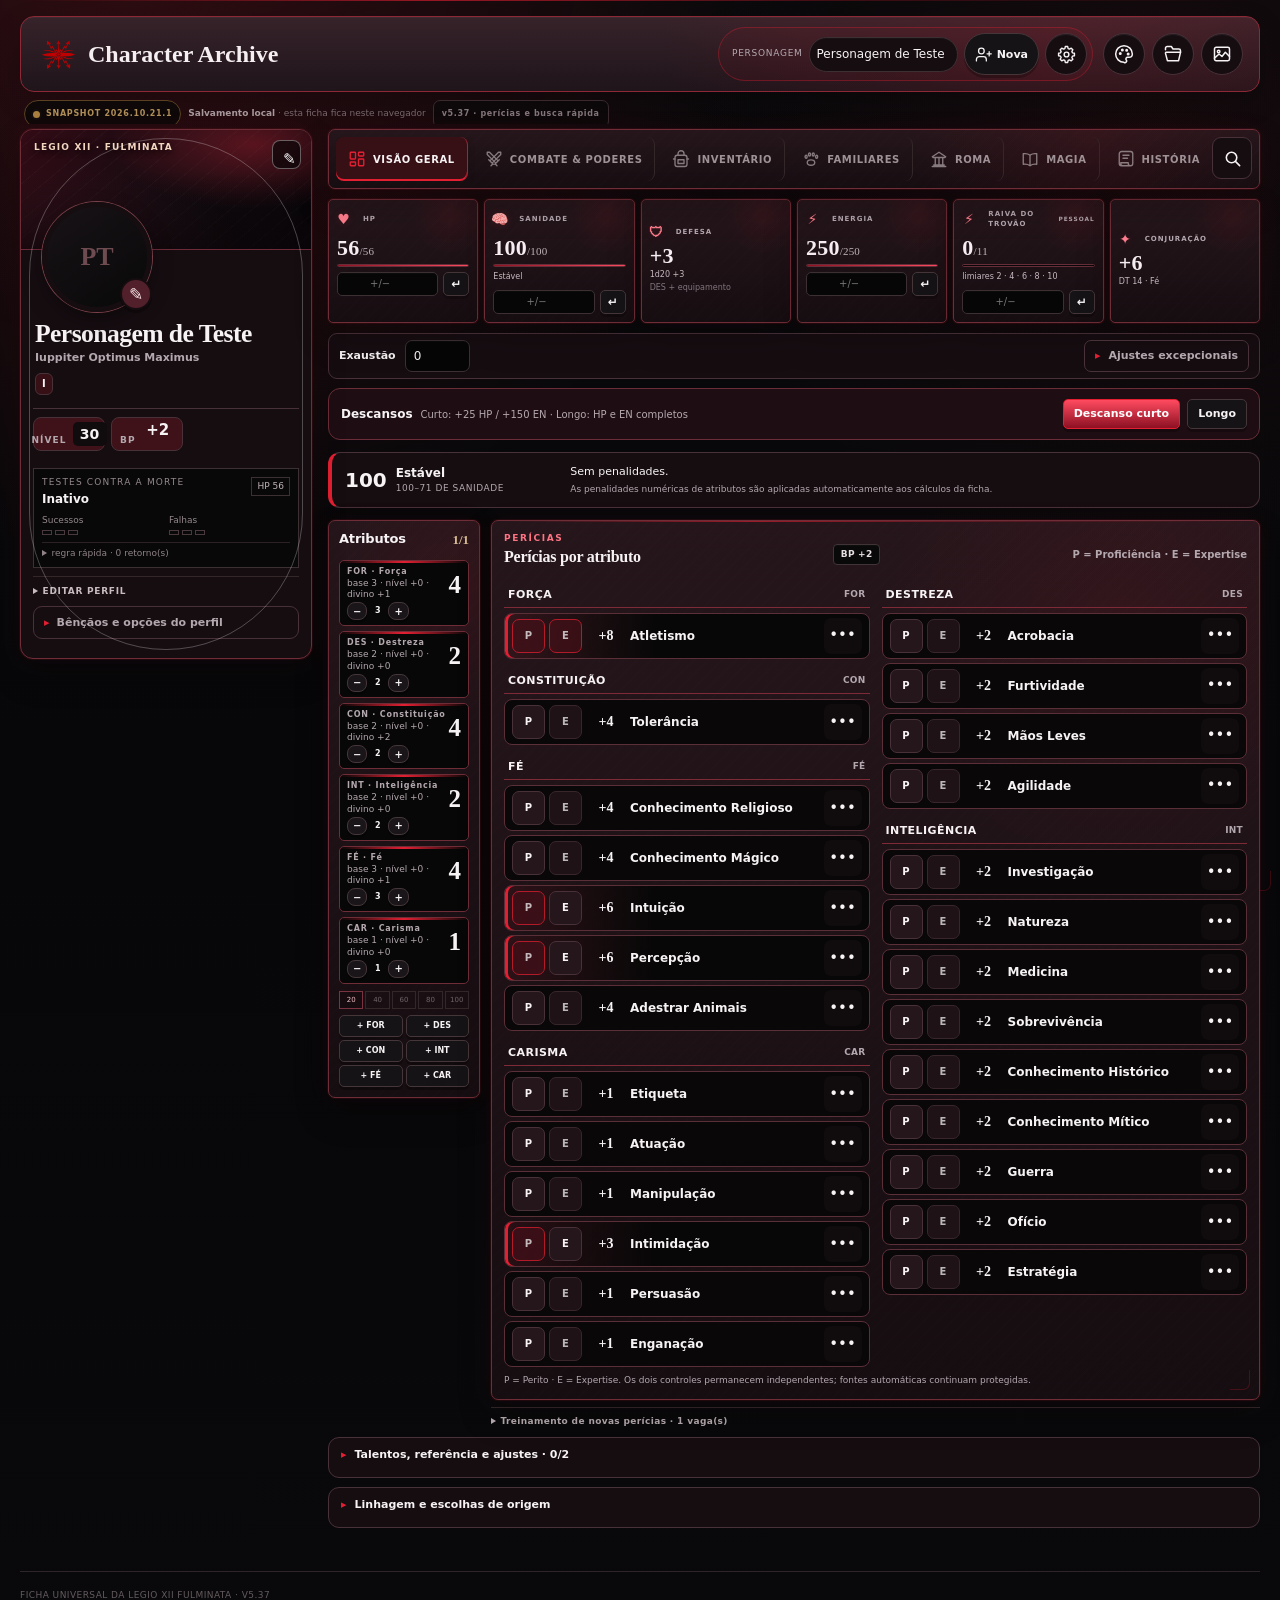
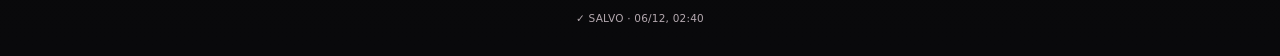
==== commit 70e341a5: "preview(cache): garantir perfil social completo também no celular" ====
--- a/ficha-teste.html
+++ b/ficha-teste.html
@@ -192,6 +192,6 @@
   <script src="skills-search-collapse-v537.js?v=5.37.0"></script>
   <script src="combat-powers-organizer-preview.js?v=0.4"></script>
   <script src="combat-layout-cleanup-v2.js?v=0.4"></script>
-  <script src="overview-social-preview-v1.js?v=1.0"></script>
+  <script src="overview-social-preview-v1.js?v=1.1"></script>
 </body>
 </html>
